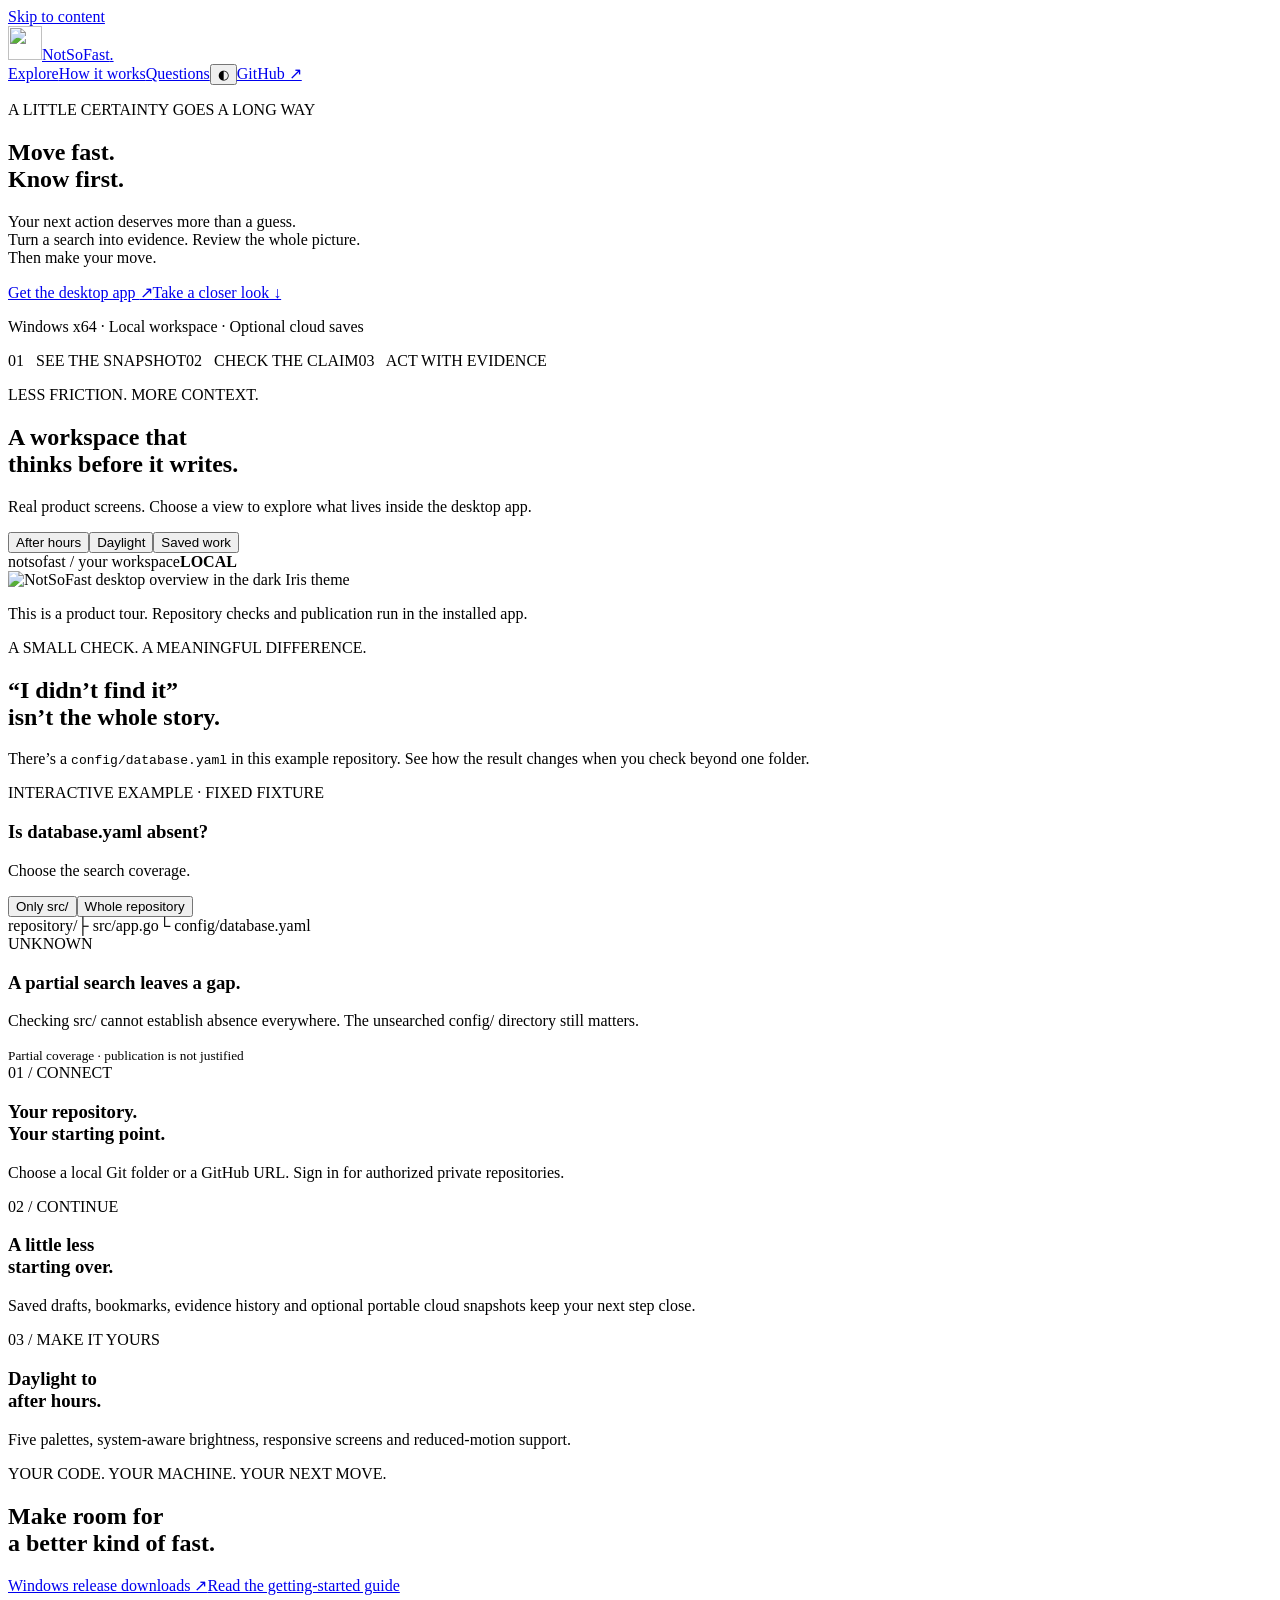
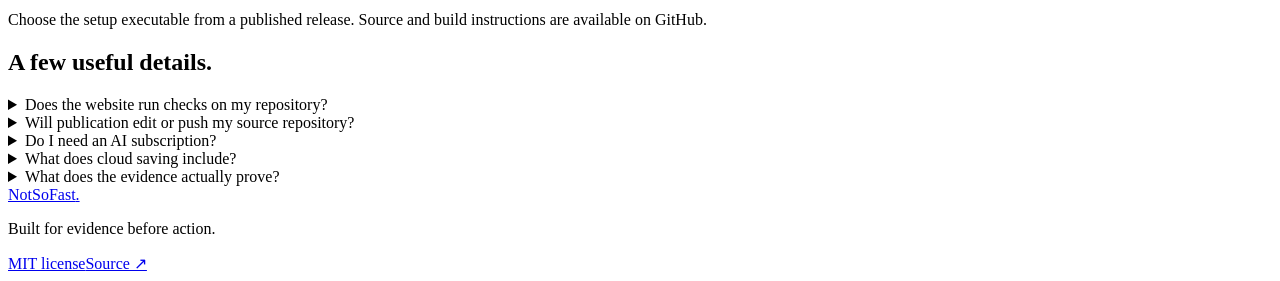
==== website/index.html @ 5e0e2232 "feat: polish desktop UI and add Vercel-ready product website" ====
<!doctype html>
<html lang="en">
  <head>
    <meta charset="utf-8" />
    <meta name="viewport" content="width=device-width,initial-scale=1" />
    <meta
      name="description"
      content="NotSoFast is a private evidence workspace for AI agent actions. Inspect exact Git snapshots, prove coverage, and review before publishing."
    />
    <meta name="theme-color" content="#101411" />
    <title>NotSoFast — Move fast. Know first.</title>
    <link rel="icon" href="/assets/mark.svg" />
    <link rel="stylesheet" href="/site.css" />
    <script src="/site.js" defer></script>
  </head>
  <body>
    <a class="skip" href="#main">Skip to content</a>
    <header>
      <a class="brand" href="#"
        ><img
          src="/assets/mark.svg"
          alt=""
          width="34"
          height="34"
        />NotSoFast<span>.</span></a
      >
      <nav aria-label="Main">
        <a href="#tour">Explore</a><a href="#how">How it works</a
        ><a href="#questions">Questions</a
        ><button id="site-theme" aria-label="Switch website color theme">
          ◐</button
        ><a
          class="small-button"
          href="https://github.com/bhavishy2801/NotSoFast"
          >GitHub ↗</a
        >
      </nav>
    </header>
    <main id="main">
      <section class="hero">
        <div class="hero-glow"></div>
        <p class="eyebrow">
          <span class="live-dot"></span> A LITTLE CERTAINTY GOES A LONG WAY
        </p>
        <h1>Move fast.<br /><span>Know first.</span></h1>
        <p class="lead">
          Your next action deserves more than a guess.<br />Turn a search into
          evidence. Review the whole picture.<br />Then make your move.
        </p>
        <div class="actions">
          <a
            class="primary"
            href="https://github.com/bhavishy2801/NotSoFast/releases"
            >Get the desktop app <span>↗</span></a
          ><a class="secondary" href="#tour">Take a closer look ↓</a>
        </div>
        <p class="fine">Windows x64 · Local workspace · Optional cloud saves</p>
        <div class="principles">
          <span>01 &nbsp; SEE THE SNAPSHOT</span
          ><span>02 &nbsp; CHECK THE CLAIM</span
          ><span>03 &nbsp; ACT WITH EVIDENCE</span>
        </div>
      </section>
      <section id="tour" class="tour">
        <div class="section-heading">
          <div>
            <p class="eyebrow">LESS FRICTION. MORE CONTEXT.</p>
            <h2>A workspace that<br />thinks before it writes.</h2>
          </div>
          <p>
            Real product screens. Choose a view to explore what lives inside the
            desktop app.
          </p>
        </div>
        <div class="tour-tabs" role="group" aria-label="Product screenshots">
          <button aria-pressed="true" data-screen="desktop-dark.png">
            After hours</button
          ><button aria-pressed="false" data-screen="desktop-overview.png">
            Daylight</button
          ><button aria-pressed="false" data-screen="desktop-account.png">
            Saved work
          </button>
        </div>
        <div class="window">
          <div class="window-bar">
            <i></i><i></i><i></i><span>notsofast / your workspace</span
            ><b>LOCAL</b>
          </div>
          <img
            id="product-screen"
            src="/assets/desktop-dark.png"
            alt="NotSoFast desktop overview in the dark Iris theme"
            width="1440"
            height="1230"
            loading="lazy"
          />
        </div>
        <p class="caption">
          This is a product tour. Repository checks and publication run in the
          installed app.
        </p>
      </section>
      <section id="how" class="how">
        <div class="section-heading">
          <div>
            <p class="eyebrow">A SMALL CHECK. A MEANINGFUL DIFFERENCE.</p>
            <h2>“I didn’t find it”<br />isn’t the whole story.</h2>
          </div>
          <p>
            There’s a <code>config/database.yaml</code> in this example
            repository. See how the result changes when you check beyond one
            folder.
          </p>
        </div>
        <div class="experiment">
          <div>
            <span class="tag">INTERACTIVE EXAMPLE · FIXED FIXTURE</span>
            <h3>Is database.yaml absent?</h3>
            <p>Choose the search coverage.</p>
            <div class="scope-options">
              <button data-scope="partial" aria-pressed="true">Only src/</button
              ><button data-scope="full" aria-pressed="false">
                Whole repository
              </button>
            </div>
            <div class="tree">
              <span>repository/</span><span>├ src/app.go</span
              ><span id="witness">└ config/database.yaml</span>
            </div>
          </div>
          <div class="outcome">
            <span id="decision" class="decision">UNKNOWN</span>
            <h3 id="decision-title">A partial search leaves a gap.</h3>
            <p id="decision-body">
              Checking src/ cannot establish absence everywhere. The unsearched
              config/ directory still matters.
            </p>
            <div class="coverage"><span id="coverage-bar"></span></div>
            <small id="coverage-caption"
              >Partial coverage · publication is not justified</small
            >
          </div>
        </div>
      </section>
      <section class="features">
        <article>
          <span>01 / CONNECT</span>
          <h3>Your repository.<br />Your starting point.</h3>
          <p>
            Choose a local Git folder or a GitHub URL. Sign in for authorized
            private repositories.
          </p>
        </article>
        <article>
          <span>02 / CONTINUE</span>
          <h3>A little less<br />starting over.</h3>
          <p>
            Saved drafts, bookmarks, evidence history and optional portable
            cloud snapshots keep your next step close.
          </p>
        </article>
        <article>
          <span>03 / MAKE IT YOURS</span>
          <h3>Daylight to<br />after hours.</h3>
          <p>
            Five palettes, system-aware brightness, responsive screens and
            reduced-motion support.
          </p>
        </article>
      </section>
      <section class="download" id="download">
        <p class="eyebrow">YOUR CODE. YOUR MACHINE. YOUR NEXT MOVE.</p>
        <h2>Make room for<br /><span>a better kind of fast.</span></h2>
        <div class="actions">
          <a
            class="primary"
            href="https://github.com/bhavishy2801/NotSoFast/releases"
            >Windows release downloads ↗</a
          ><a
            class="secondary"
            href="https://github.com/bhavishy2801/NotSoFast#start-with-the-app"
            >Read the getting-started guide</a
          >
        </div>
        <p class="fine">
          Choose the setup executable from a published release. Source and build
          instructions are available on GitHub.
        </p>
      </section>
      <section id="questions" class="faq">
        <h2>A few useful details.</h2>
        <details>
          <summary>Does the website run checks on my repository?</summary>
          <p>
            No. This site introduces the product. The desktop and local browser
            app run the Git/SQLite evidence engine on your machine.
          </p>
        </details>
        <details>
          <summary>Will publication edit or push my source repository?</summary>
          <p>
            No. Guarded publication writes to the application's managed branch.
            You can export the result. Your source working tree and GitHub
            remote remain unchanged.
          </p>
        </details>
        <details>
          <summary>Do I need an AI subscription?</summary>
          <p>
            No. Evidence tools work without a model. The optional Model lab
            accepts an existing local server or a compatible provider that you
            configure.
          </p>
        </details>
        <details>
          <summary>What does cloud saving include?</summary>
          <p>
            Explicit portable saves contain your preferences, draft and GitHub
            bookmarks. They require your own configured Supabase project. Git
            data, evidence and model keys are excluded.
          </p>
        </details>
        <details>
          <summary>What does the evidence actually prove?</summary>
          <p>
            Exact scoped claims over tracked immutable Git snapshots, under the
            documented trust assumptions. It does not infer semantic equivalence
            or guarantee general agent safety.
          </p>
        </details>
      </section>
    </main>
    <footer>
      <a class="brand" href="#">NotSoFast<span>.</span></a>
      <p>Built for evidence before action.</p>
      <a href="https://github.com/bhavishy2801/NotSoFast/blob/main/LICENSE"
        >MIT license</a
      ><a href="https://github.com/bhavishy2801/NotSoFast">Source ↗</a>
    </footer>
  </body>
</html>
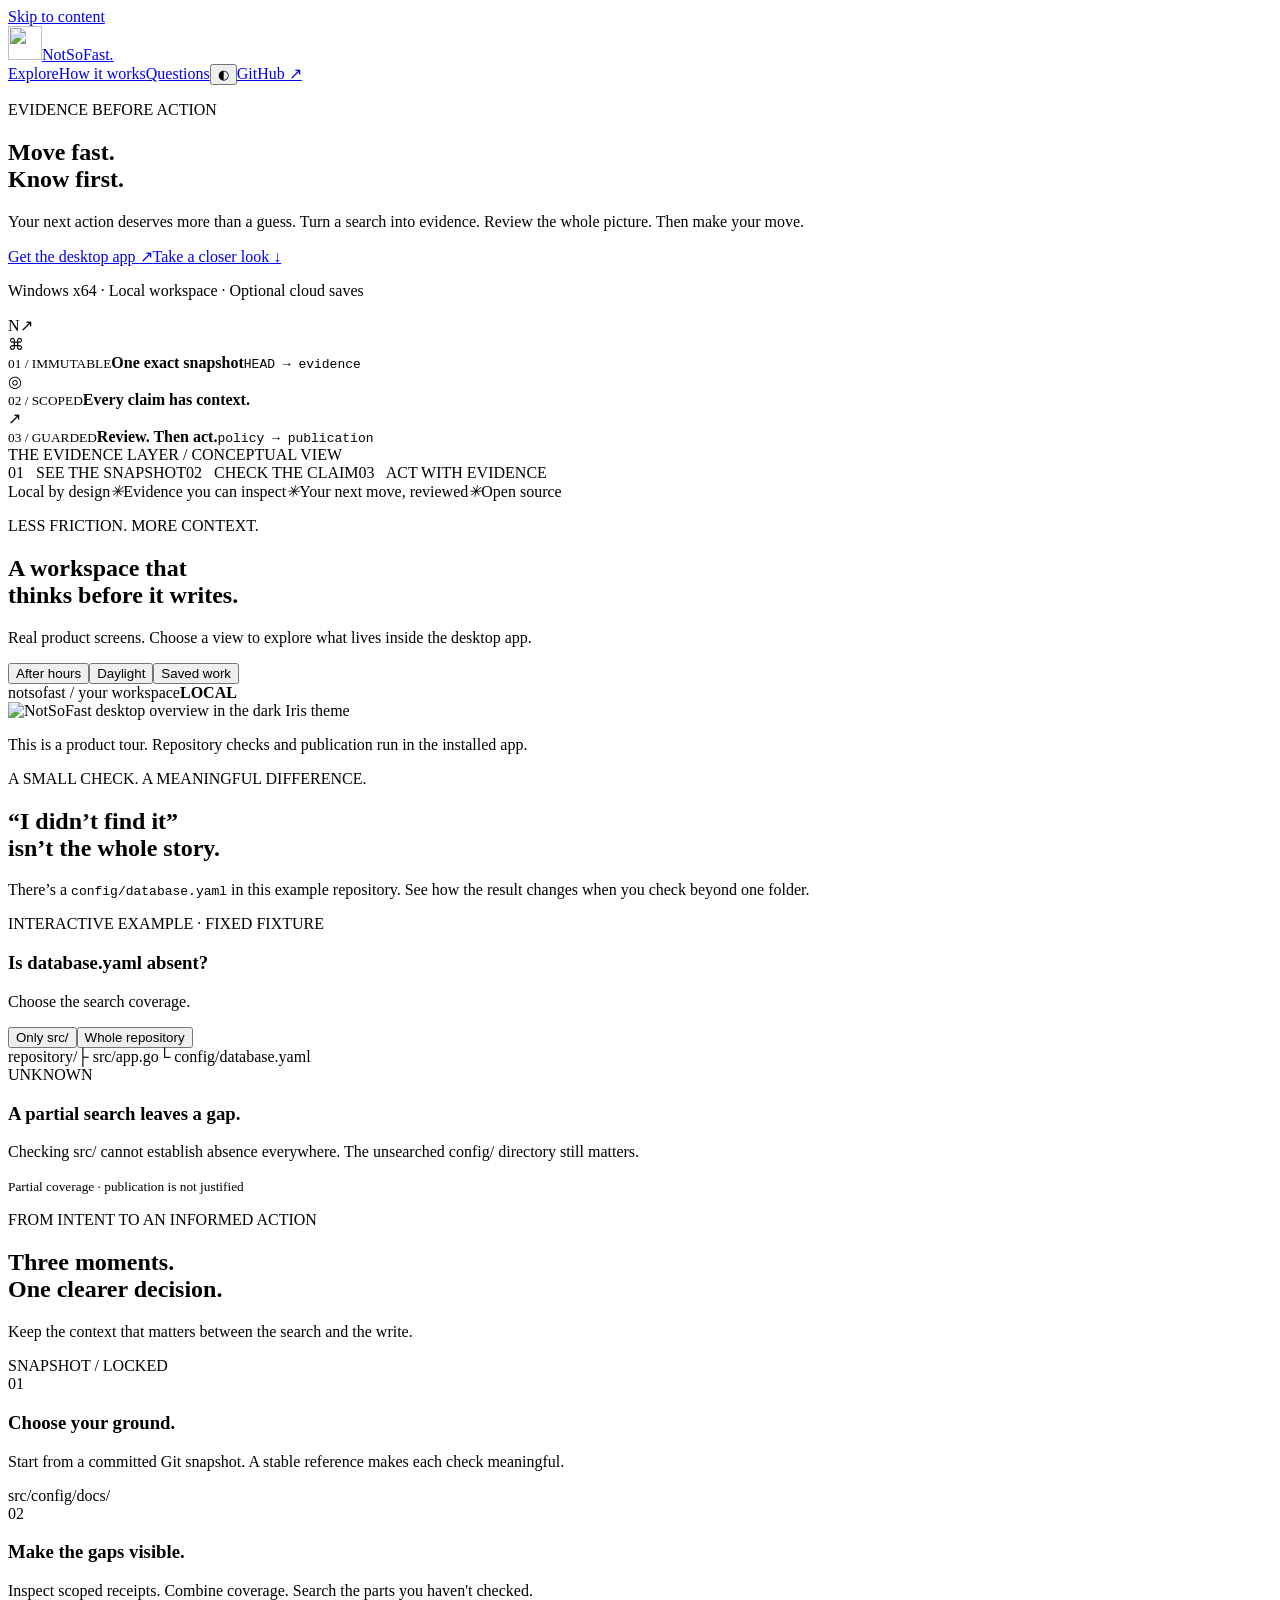
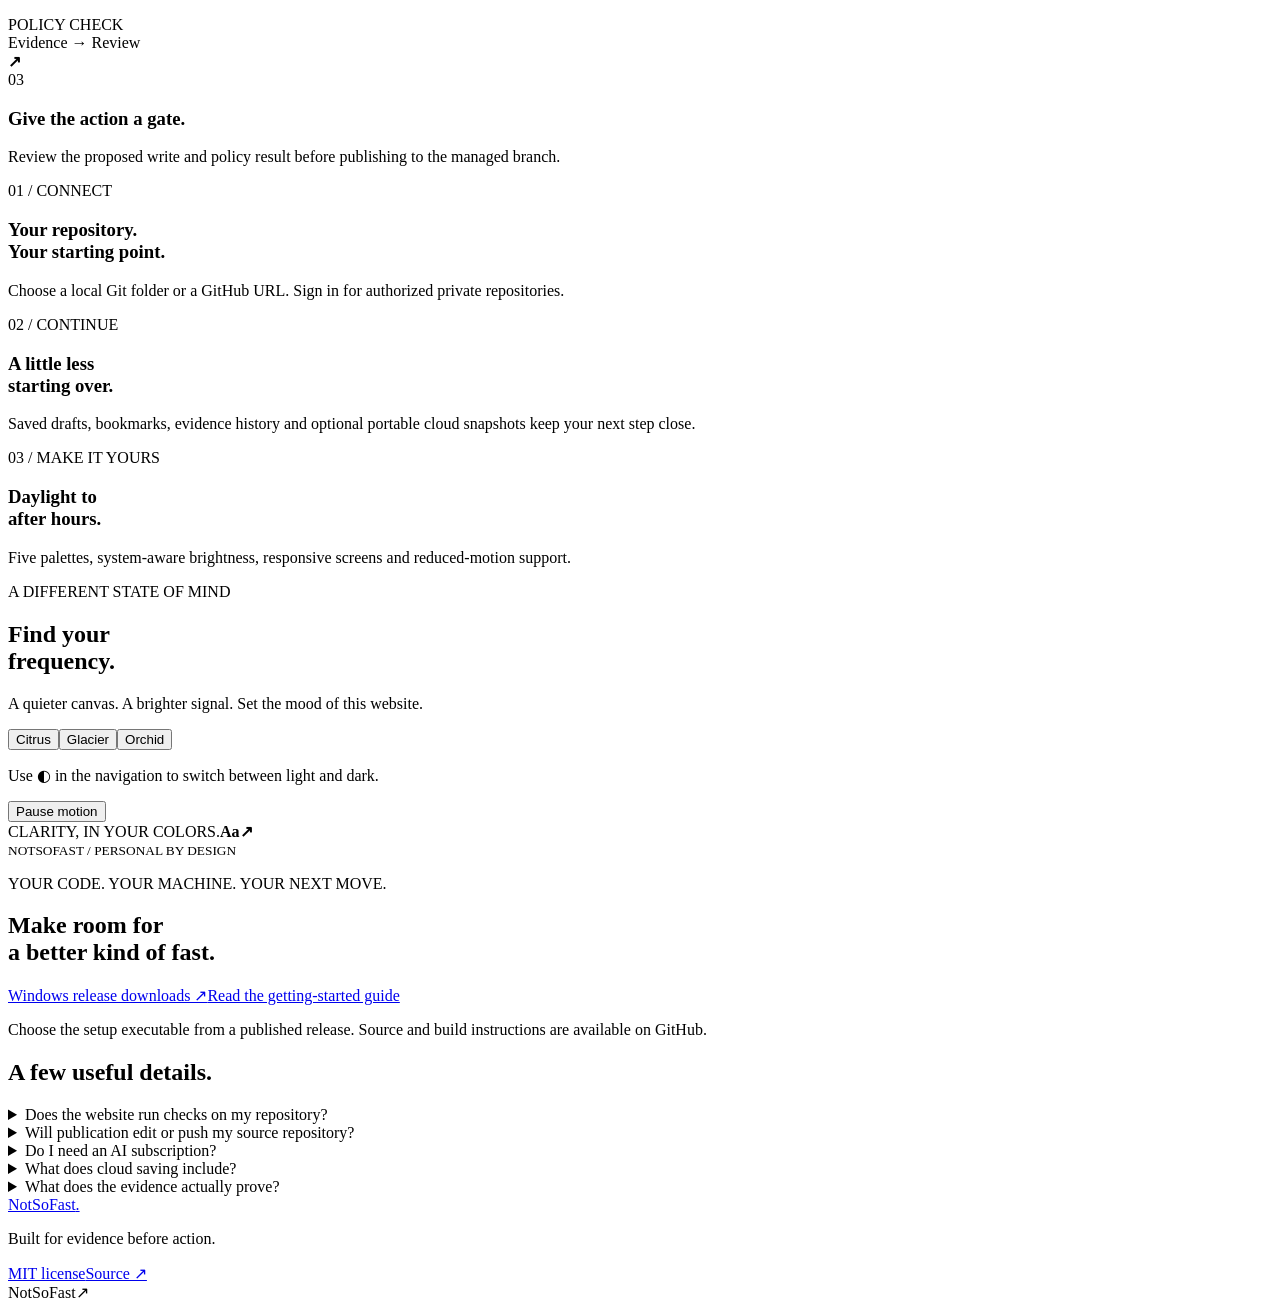
==== commit d7beee66: "feat: redesign product website with cinematic visuals and themes" ====
--- a/website/index.html
+++ b/website/index.html
@@ -10,10 +10,12 @@
     <meta name="theme-color" content="#101411" />
     <title>NotSoFast — Move fast. Know first.</title>
     <link rel="icon" href="/assets/mark.svg" />
+    <link rel="preload" href="/assets/fonts/SpaceGrotesk.ttf" as="font" type="font/ttf" crossorigin />
     <link rel="stylesheet" href="/site.css" />
     <script src="/site.js" defer></script>
   </head>
   <body>
+    <div class="reading-progress" aria-hidden="true"></div>
     <a class="skip" href="#main">Skip to content</a>
     <header>
       <a class="brand" href="#"
@@ -38,14 +40,15 @@
     </header>
     <main id="main">
       <section class="hero">
-        <div class="hero-glow"></div>
+        <div class="hero-glow" aria-hidden="true"></div>
+        <div class="hero-copy">
         <p class="eyebrow">
-          <span class="live-dot"></span> A LITTLE CERTAINTY GOES A LONG WAY
+          <span class="live-dot"></span> EVIDENCE BEFORE ACTION
         </p>
         <h1>Move fast.<br /><span>Know first.</span></h1>
         <p class="lead">
-          Your next action deserves more than a guess.<br />Turn a search into
-          evidence. Review the whole picture.<br />Then make your move.
+          Your next action deserves more than a guess. Turn a search into
+          evidence. Review the whole picture. Then make your move.
         </p>
         <div class="actions">
           <a
@@ -55,12 +58,25 @@
           ><a class="secondary" href="#tour">Take a closer look ↓</a>
         </div>
         <p class="fine">Windows x64 · Local workspace · Optional cloud saves</p>
+        </div>
+        <div class="observatory" aria-label="Illustration: evidence connects a Git snapshot to a reviewed action">
+          <div class="orbit-grid" aria-hidden="true"></div>
+          <div class="orbit orbit-one" aria-hidden="true"></div>
+          <div class="orbit orbit-two" aria-hidden="true"></div>
+          <div class="orbit orbit-three" aria-hidden="true"></div>
+          <div class="orb" aria-hidden="true"><span>N<span>↗</span></span></div>
+          <div class="signal signal-snapshot"><span class="signal-icon">⌘</span><div><small>01 / IMMUTABLE</small><strong>One exact snapshot</strong><code>HEAD → evidence</code></div></div>
+          <div class="signal signal-evidence"><span class="signal-icon">◎</span><div><small>02 / SCOPED</small><strong>Every claim has context.</strong><div class="signal-bars" aria-hidden="true"><i></i><i></i><i></i><i></i><i></i><i></i><i></i><i></i></div></div></div>
+          <div class="signal signal-action"><span class="signal-icon">↗</span><div><small>03 / GUARDED</small><strong>Review. Then act.</strong><code>policy → publication</code></div></div>
+          <span class="orbit-caption">THE EVIDENCE LAYER / CONCEPTUAL VIEW</span>
+        </div>
         <div class="principles">
           <span>01 &nbsp; SEE THE SNAPSHOT</span
           ><span>02 &nbsp; CHECK THE CLAIM</span
           ><span>03 &nbsp; ACT WITH EVIDENCE</span>
         </div>
       </section>
+      <div class="manifesto" aria-label="Product principles"><span>Local by design</span><i>✳</i><span>Evidence you can inspect</span><i>✳</i><span>Your next move, reviewed</span><i>✳</i><span>Open source</span></div>
       <section id="tour" class="tour">
         <div class="section-heading">
           <div>
@@ -128,7 +144,7 @@
               ><span id="witness">└ config/database.yaml</span>
             </div>
           </div>
-          <div class="outcome">
+          <div class="outcome" aria-live="polite">
             <span id="decision" class="decision">UNKNOWN</span>
             <h3 id="decision-title">A partial search leaves a gap.</h3>
             <p id="decision-body">
@@ -142,6 +158,14 @@
           </div>
         </div>
       </section>
+      <section class="workflow" aria-labelledby="workflow-title">
+        <div class="section-heading"><div><p class="eyebrow">FROM INTENT TO AN INFORMED ACTION</p><h2 id="workflow-title">Three moments.<br /><span class="soft">One clearer decision.</span></h2></div><p>Keep the context that matters between the search and the write.</p></div>
+        <div class="workflow-grid">
+          <article><div class="step-art snapshot-art" aria-hidden="true"><i></i><i></i><i></i><span>SNAPSHOT / LOCKED</span></div><span class="step-number">01</span><h3>Choose your ground.</h3><p>Start from a committed Git snapshot. A stable reference makes each check meaningful.</p></article>
+          <article><div class="step-art search-art" aria-hidden="true"><div class="scan-line"></div><span>src/</span><span>config/</span><span>docs/</span></div><span class="step-number">02</span><h3>Make the gaps visible.</h3><p>Inspect scoped receipts. Combine coverage. Search the parts you haven't checked.</p></article>
+          <article><div class="step-art review-art" aria-hidden="true"><span>POLICY CHECK</span><div>Evidence → Review</div><b>↗</b></div><span class="step-number">03</span><h3>Give the action a gate.</h3><p>Review the proposed write and policy result before publishing to the managed branch.</p></article>
+        </div>
+      </section>
       <section class="features">
         <article>
           <span>01 / CONNECT</span>
@@ -167,6 +191,10 @@
             reduced-motion support.
           </p>
         </article>
+      </section>
+      <section class="atmosphere" aria-labelledby="atmosphere-title">
+        <div><p class="eyebrow">A DIFFERENT STATE OF MIND</p><h2 id="atmosphere-title">Find your<br /><span class="soft">frequency.</span></h2><p>A quieter canvas. A brighter signal. Set the mood of this website.</p><div class="palette-options" role="group" aria-label="Website accent palette"><button data-palette="citrus" aria-pressed="true"><i></i>Citrus</button><button data-palette="glacier" aria-pressed="false"><i></i>Glacier</button><button data-palette="orchid" aria-pressed="false"><i></i>Orchid</button></div><p class="fine">Use ◐ in the navigation to switch between light and dark.</p><button id="site-motion" class="motion-control" aria-pressed="false">Pause motion</button></div>
+        <div class="palette-art" aria-hidden="true"><div class="palette-halo"></div><span>CLARITY, IN YOUR COLORS.</span><strong>Aa<span>↗</span></strong><div class="palette-spectrum"><i></i><i></i><i></i><i></i><i></i></div><small>NOTSOFAST / PERSONAL BY DESIGN</small></div>
       </section>
       <section class="download" id="download">
         <p class="eyebrow">YOUR CODE. YOUR MACHINE. YOUR NEXT MOVE.</p>
@@ -237,5 +265,6 @@
         >MIT license</a
       ><a href="https://github.com/bhavishy2801/NotSoFast">Source ↗</a>
     </footer>
+    <div class="closing-word" aria-hidden="true">NotSoFast<span>↗</span></div>
   </body>
 </html>
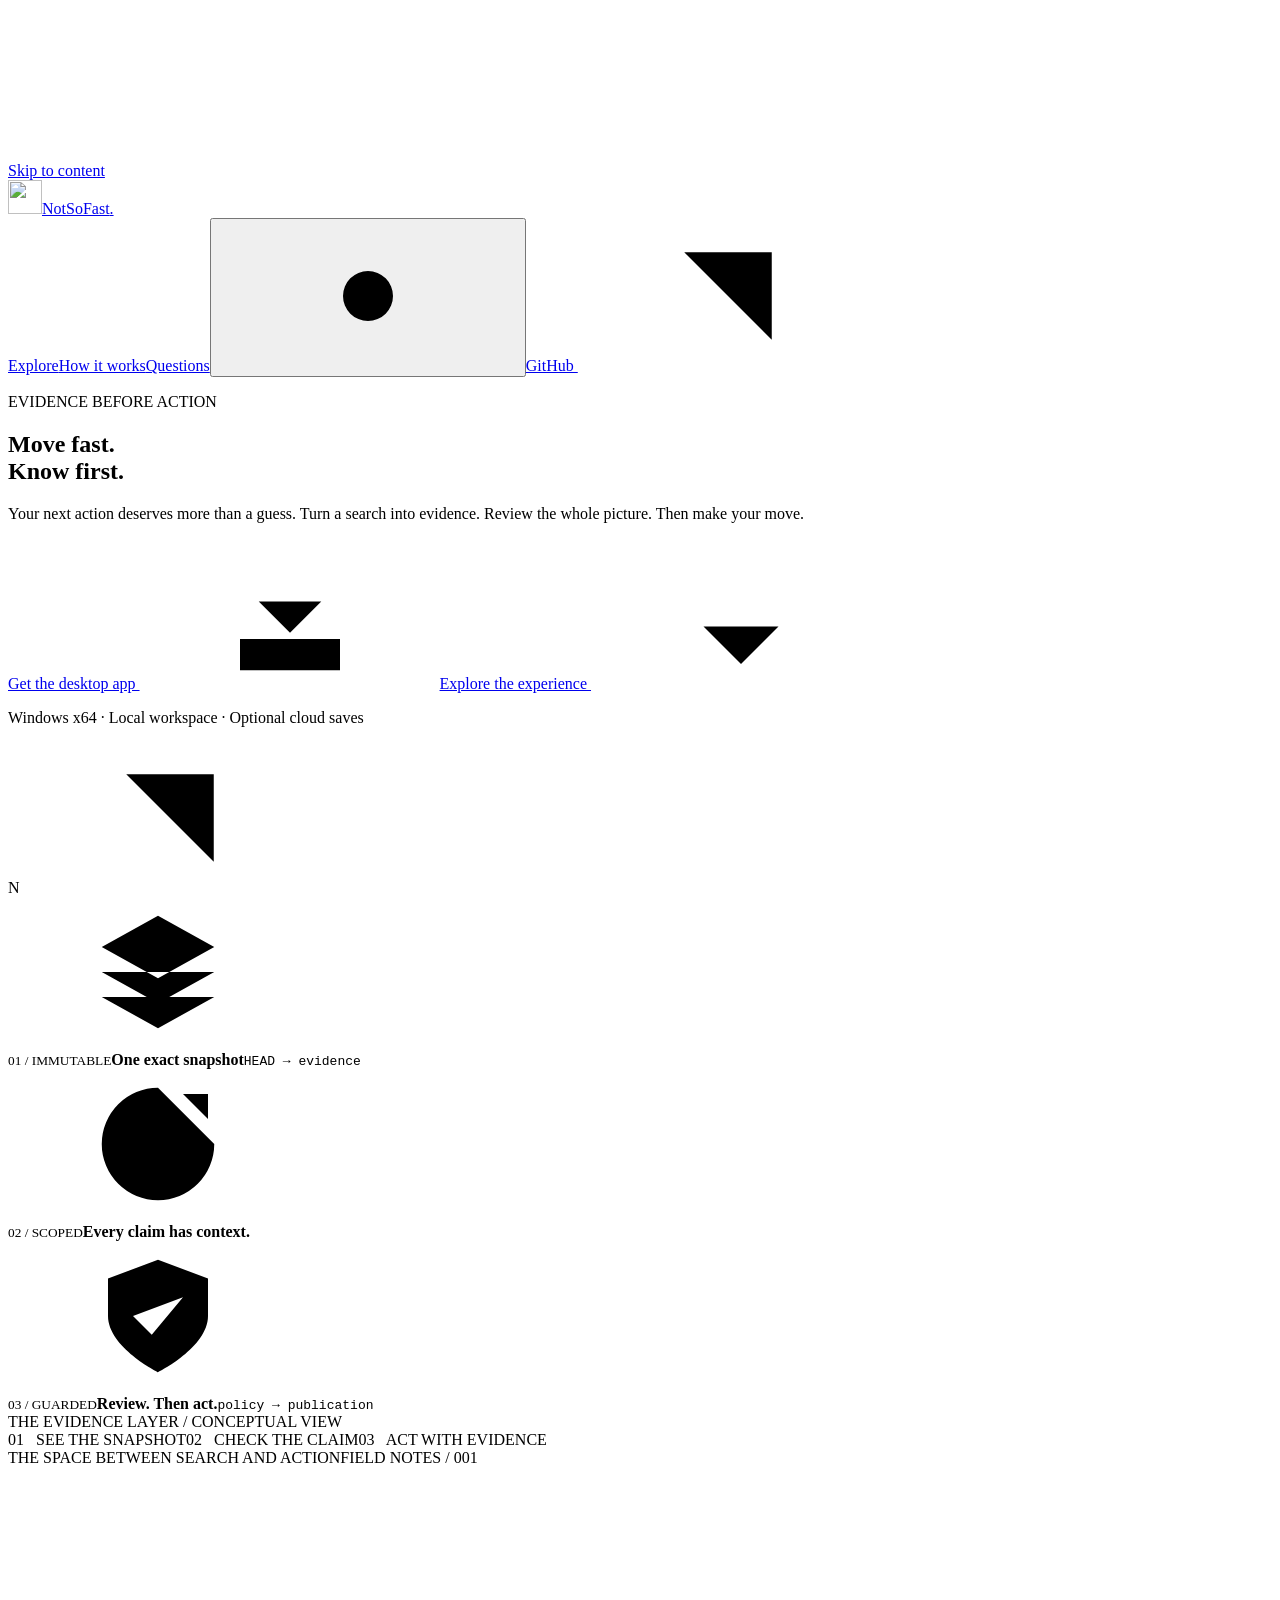
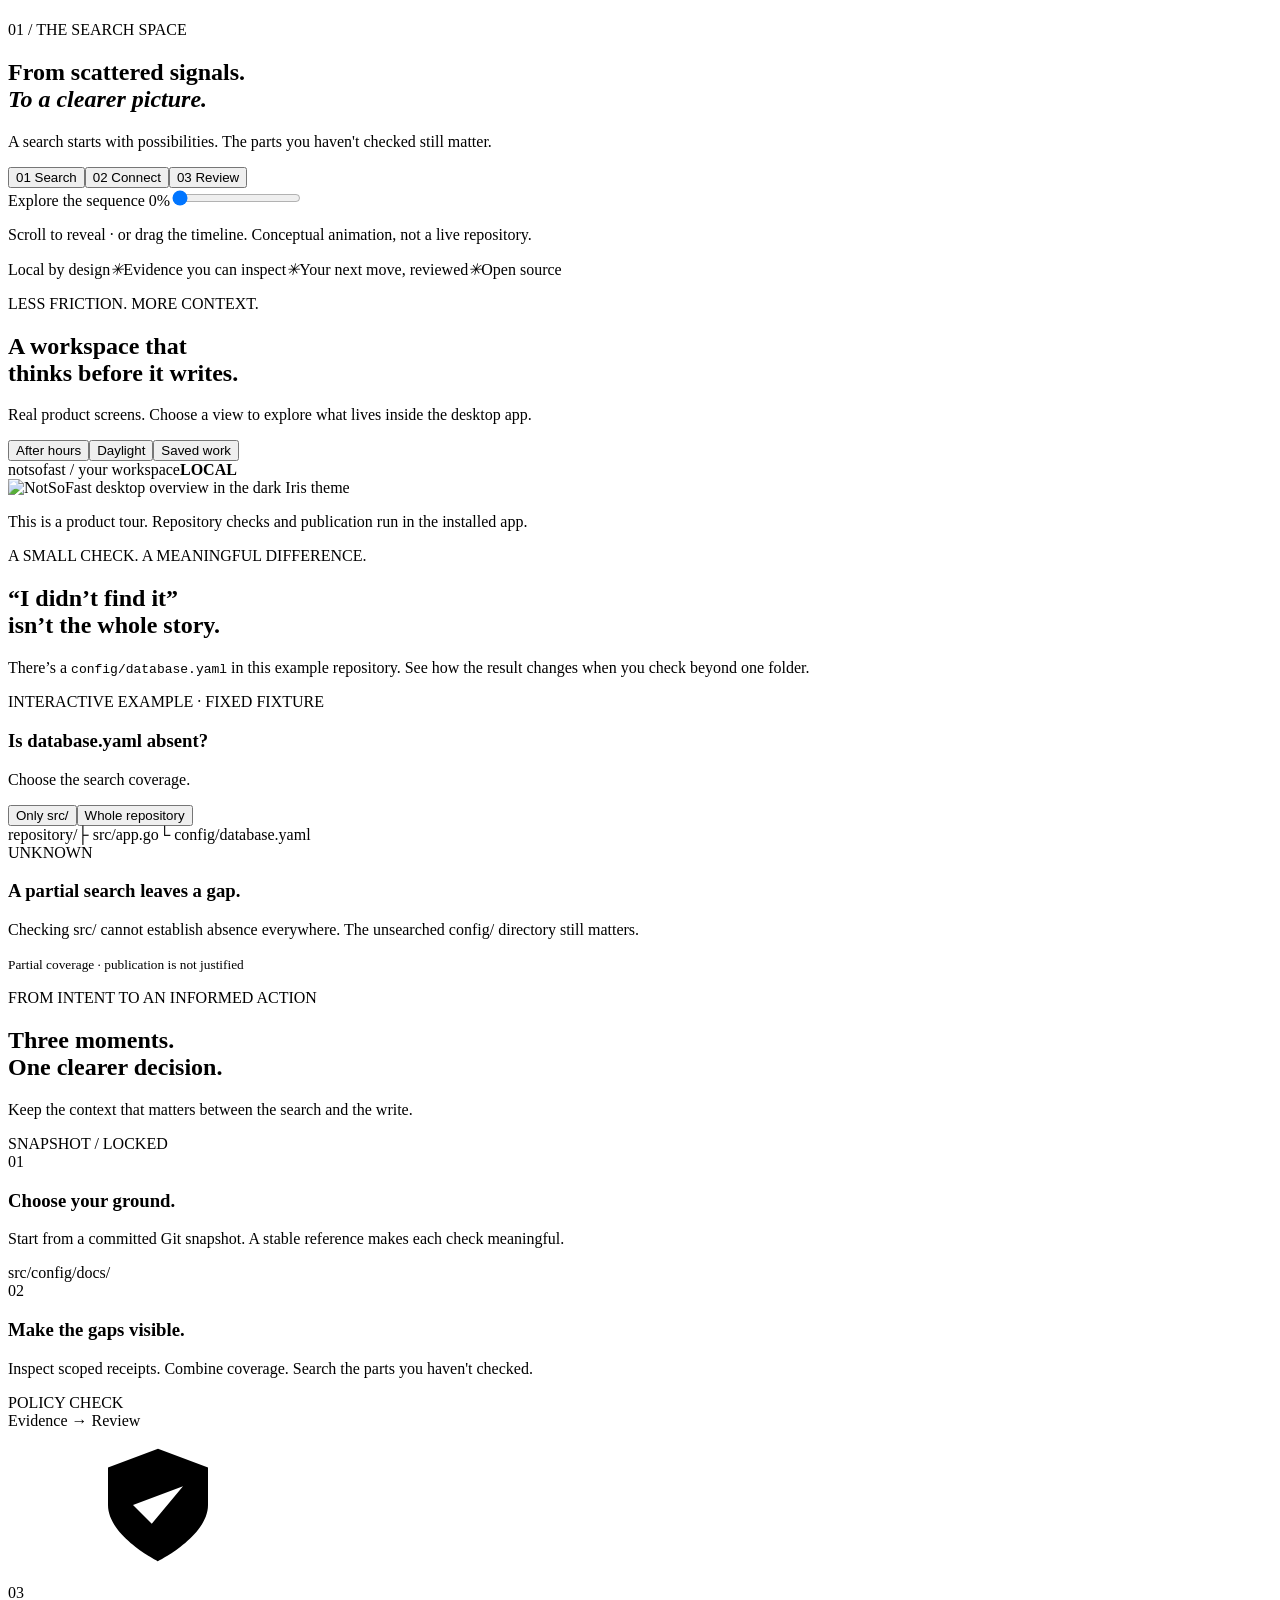
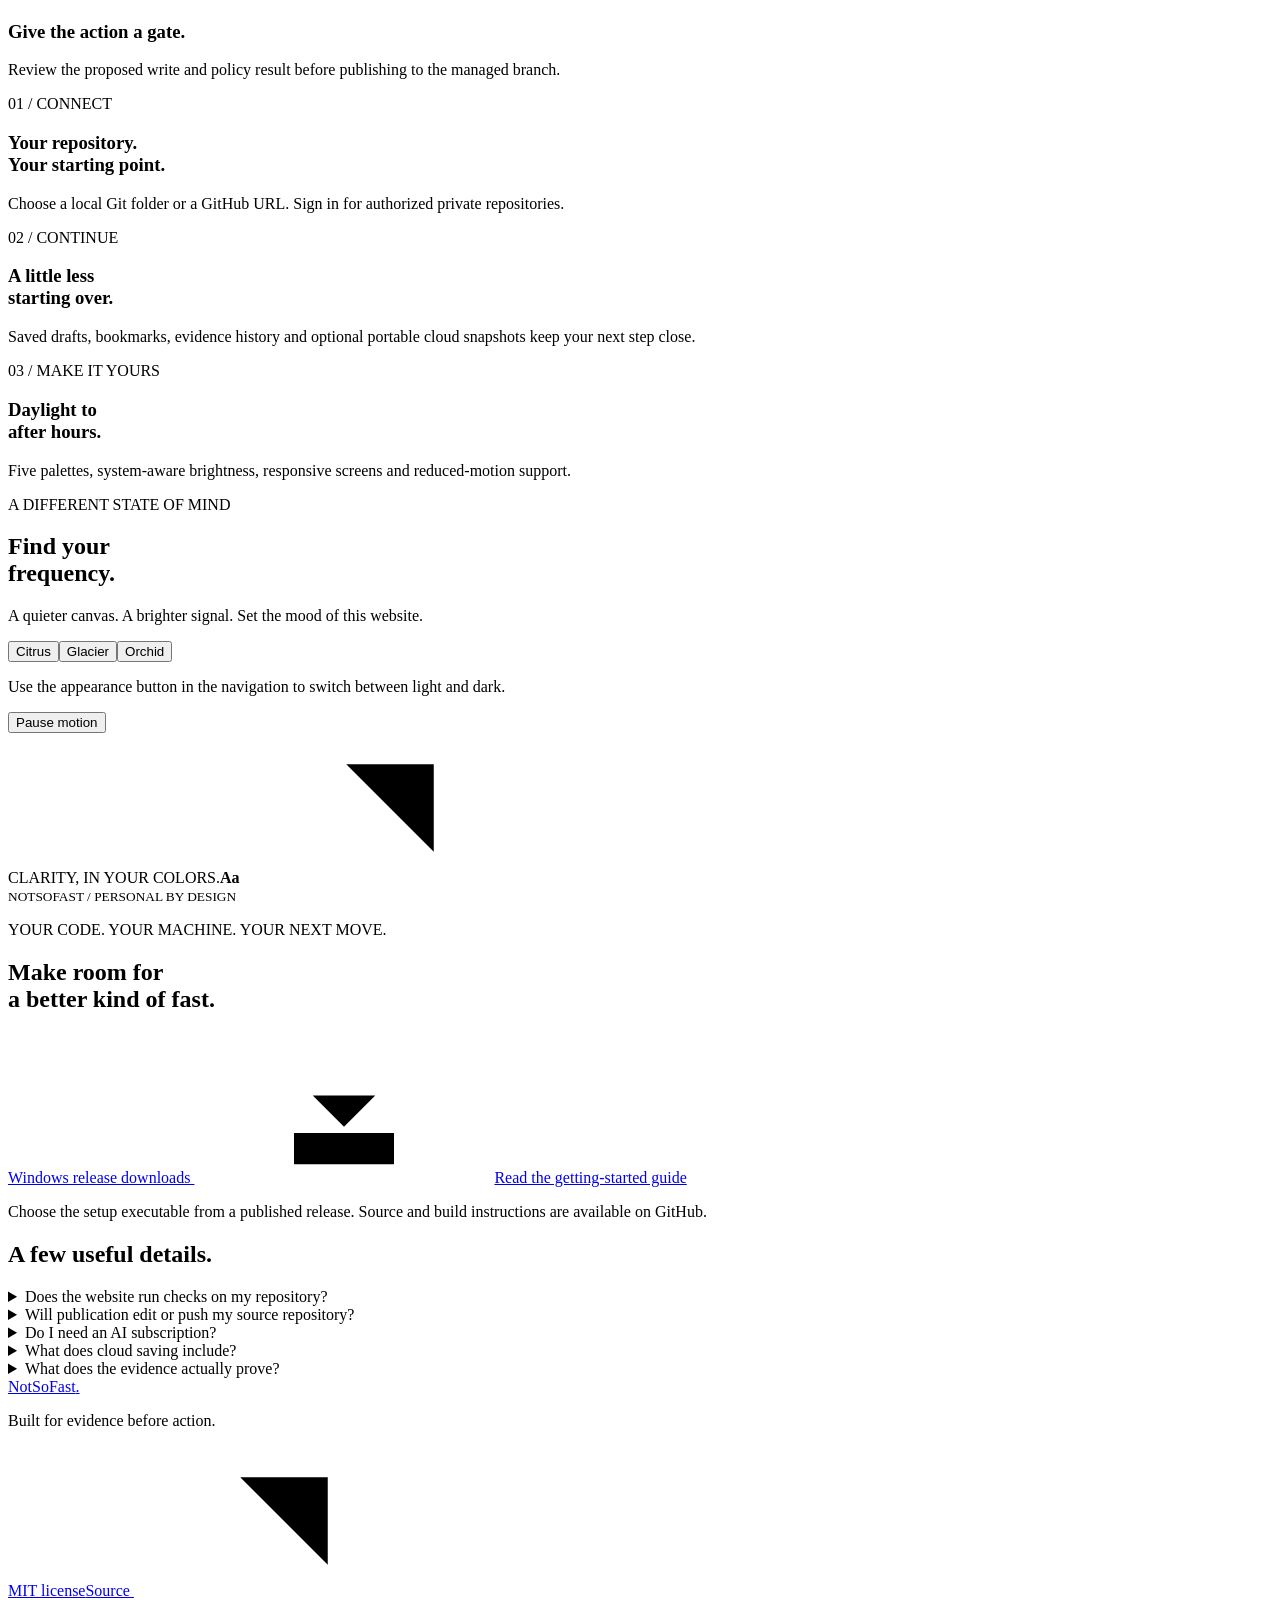
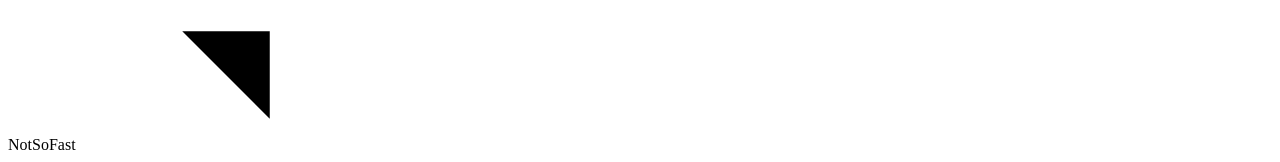
==== commit 944f68f7: "feat: add scroll-driven cinematic film and refine website design" ====
--- a/website/index.html
+++ b/website/index.html
@@ -15,6 +15,7 @@
     <script src="/site.js" defer></script>
   </head>
   <body>
+<svg class="icon-library" xmlns="http://www.w3.org/2000/svg" aria-hidden="true"><symbol id="icon-arrow" viewBox="0 0 24 24"><path d="M5 19 19 5M5 5h14v14"/></symbol><symbol id="icon-download" viewBox="0 0 24 24"><path d="M12 3v12m-5-5 5 5 5-5M4 16v5h16v-5"/></symbol><symbol id="icon-layers" viewBox="0 0 24 24"><path d="m12 3 9 5-9 5-9-5 9-5ZM3 12l9 5 9-5M3 16l9 5 9-5"/></symbol><symbol id="icon-target" viewBox="0 0 24 24"><path d="M12 3a9 9 0 1 0 9 9M12 7a5 5 0 1 0 5 5M12 12l8-8m-4 0h4v4"/></symbol><symbol id="icon-shield" viewBox="0 0 24 24"><path d="m12 3 8 3v6c0 5-8 9-8 9s-8-4-8-9V6l8-3Zm-4 9 3 3 5-6"/></symbol><symbol id="icon-sun" viewBox="0 0 24 24"><path d="M12 3v2m0 14v2M3 12h2m14 0h2M5.6 5.6 7 7m10 10 1.4 1.4M5.6 18.4 7 17M17 7l1.4-1.4M16 12a4 4 0 1 1-8 0 4 4 0 0 1 8 0"/></symbol><symbol id="icon-down" viewBox="0 0 24 24"><path d="M12 4v16m-6-6 6 6 6-6"/></symbol></svg>
     <div class="reading-progress" aria-hidden="true"></div>
     <a class="skip" href="#main">Skip to content</a>
     <header>
@@ -30,11 +31,11 @@
         <a href="#tour">Explore</a><a href="#how">How it works</a
         ><a href="#questions">Questions</a
         ><button id="site-theme" aria-label="Switch website color theme">
-          ◐</button
+          <svg class="icon" aria-hidden="true" focusable="false"><use href="#icon-sun"/></svg></button
         ><a
           class="small-button"
           href="https://github.com/bhavishy2801/NotSoFast"
-          >GitHub ↗</a
+          >GitHub <svg class="icon" aria-hidden="true" focusable="false"><use href="#icon-arrow"/></svg></a
         >
       </nav>
     </header>
@@ -54,8 +55,8 @@
           <a
             class="primary"
             href="https://github.com/bhavishy2801/NotSoFast/releases"
-            >Get the desktop app <span>↗</span></a
-          ><a class="secondary" href="#tour">Take a closer look ↓</a>
+            >Get the desktop app <span class="icon-disc"><svg class="icon" aria-hidden="true" focusable="false"><use href="#icon-download"/></svg></span></a
+          ><a class="secondary" href="#tour">Explore the experience <svg class="icon" aria-hidden="true" focusable="false"><use href="#icon-down"/></svg></a>
         </div>
         <p class="fine">Windows x64 · Local workspace · Optional cloud saves</p>
         </div>
@@ -64,10 +65,10 @@
           <div class="orbit orbit-one" aria-hidden="true"></div>
           <div class="orbit orbit-two" aria-hidden="true"></div>
           <div class="orbit orbit-three" aria-hidden="true"></div>
-          <div class="orb" aria-hidden="true"><span>N<span>↗</span></span></div>
-          <div class="signal signal-snapshot"><span class="signal-icon">⌘</span><div><small>01 / IMMUTABLE</small><strong>One exact snapshot</strong><code>HEAD → evidence</code></div></div>
-          <div class="signal signal-evidence"><span class="signal-icon">◎</span><div><small>02 / SCOPED</small><strong>Every claim has context.</strong><div class="signal-bars" aria-hidden="true"><i></i><i></i><i></i><i></i><i></i><i></i><i></i><i></i></div></div></div>
-          <div class="signal signal-action"><span class="signal-icon">↗</span><div><small>03 / GUARDED</small><strong>Review. Then act.</strong><code>policy → publication</code></div></div>
+          <div class="orb" aria-hidden="true"><span>N<span class="icon-disc"><svg class="icon" aria-hidden="true" focusable="false"><use href="#icon-arrow"/></svg></span></span></div>
+          <div class="signal signal-snapshot"><span class="signal-icon"><svg class="icon" aria-hidden="true" focusable="false"><use href="#icon-layers"/></svg></span><div><small>01 / IMMUTABLE</small><strong>One exact snapshot</strong><code>HEAD → evidence</code></div></div>
+          <div class="signal signal-evidence"><span class="signal-icon"><svg class="icon" aria-hidden="true" focusable="false"><use href="#icon-target"/></svg></span><div><small>02 / SCOPED</small><strong>Every claim has context.</strong><div class="signal-bars" aria-hidden="true"><i></i><i></i><i></i><i></i><i></i><i></i><i></i><i></i></div></div></div>
+          <div class="signal signal-action"><span class="signal-icon"><svg class="icon" aria-hidden="true" focusable="false"><use href="#icon-shield"/></svg></span><div><small>03 / GUARDED</small><strong>Review. Then act.</strong><code>policy → publication</code></div></div>
           <span class="orbit-caption">THE EVIDENCE LAYER / CONCEPTUAL VIEW</span>
         </div>
         <div class="principles">
@@ -76,7 +77,14 @@
           ><span>03 &nbsp; ACT WITH EVIDENCE</span>
         </div>
       </section>
-      <div class="manifesto" aria-label="Product principles"><span>Local by design</span><i>✳</i><span>Evidence you can inspect</span><i>✳</i><span>Your next move, reviewed</span><i>✳</i><span>Open source</span></div>
+      <section class="film-section" id="film" aria-labelledby="film-heading">
+<div class="film-stage">
+<div class="film-topline"><span class="eyebrow">THE SPACE BETWEEN SEARCH AND ACTION</span><span class="film-edition">FIELD NOTES / 001</span></div>
+<div class="film-media"><video id="evidence-film" muted playsinline preload="none" poster="/assets/evidence-poster.jpg" aria-label="Abstract particles assemble into a structured evidence sphere"><source src="/assets/evidence-film.mp4" type="video/mp4" /></video><div class="film-vignette"></div></div>
+<div class="film-copy"><span id="film-chapter">01 / THE SEARCH SPACE</span><h2 id="film-heading">From scattered signals.<br /><em>To a clearer picture.</em></h2><p id="film-description">A search starts with possibilities. The parts you haven't checked still matter.</p></div>
+<div class="film-controls"><div class="film-chapters" role="group" aria-label="Film chapters"><button data-frame="0" aria-pressed="true">01 <span>Search</span></button><button data-frame="0.5" aria-pressed="false">02 <span>Connect</span></button><button data-frame="0.98" aria-pressed="false">03 <span>Review</span></button></div><label for="film-timeline">Explore the sequence <span id="film-percent">0%</span></label><input id="film-timeline" type="range" min="0" max="100" value="0" aria-label="Film position" /><p id="film-hint">Scroll to reveal · or drag the timeline. Conceptual animation, not a live repository.</p></div>
+</div></section>
+<div class="manifesto" aria-label="Product principles"><span>Local by design</span><i>✳</i><span>Evidence you can inspect</span><i>✳</i><span>Your next move, reviewed</span><i>✳</i><span>Open source</span></div>
       <section id="tour" class="tour">
         <div class="section-heading">
           <div>
@@ -163,7 +171,7 @@
         <div class="workflow-grid">
           <article><div class="step-art snapshot-art" aria-hidden="true"><i></i><i></i><i></i><span>SNAPSHOT / LOCKED</span></div><span class="step-number">01</span><h3>Choose your ground.</h3><p>Start from a committed Git snapshot. A stable reference makes each check meaningful.</p></article>
           <article><div class="step-art search-art" aria-hidden="true"><div class="scan-line"></div><span>src/</span><span>config/</span><span>docs/</span></div><span class="step-number">02</span><h3>Make the gaps visible.</h3><p>Inspect scoped receipts. Combine coverage. Search the parts you haven't checked.</p></article>
-          <article><div class="step-art review-art" aria-hidden="true"><span>POLICY CHECK</span><div>Evidence → Review</div><b>↗</b></div><span class="step-number">03</span><h3>Give the action a gate.</h3><p>Review the proposed write and policy result before publishing to the managed branch.</p></article>
+          <article><div class="step-art review-art" aria-hidden="true"><span>POLICY CHECK</span><div>Evidence → Review</div><b><svg class="icon" aria-hidden="true" focusable="false"><use href="#icon-shield"/></svg></b></div><span class="step-number">03</span><h3>Give the action a gate.</h3><p>Review the proposed write and policy result before publishing to the managed branch.</p></article>
         </div>
       </section>
       <section class="features">
@@ -193,8 +201,8 @@
         </article>
       </section>
       <section class="atmosphere" aria-labelledby="atmosphere-title">
-        <div><p class="eyebrow">A DIFFERENT STATE OF MIND</p><h2 id="atmosphere-title">Find your<br /><span class="soft">frequency.</span></h2><p>A quieter canvas. A brighter signal. Set the mood of this website.</p><div class="palette-options" role="group" aria-label="Website accent palette"><button data-palette="citrus" aria-pressed="true"><i></i>Citrus</button><button data-palette="glacier" aria-pressed="false"><i></i>Glacier</button><button data-palette="orchid" aria-pressed="false"><i></i>Orchid</button></div><p class="fine">Use ◐ in the navigation to switch between light and dark.</p><button id="site-motion" class="motion-control" aria-pressed="false">Pause motion</button></div>
-        <div class="palette-art" aria-hidden="true"><div class="palette-halo"></div><span>CLARITY, IN YOUR COLORS.</span><strong>Aa<span>↗</span></strong><div class="palette-spectrum"><i></i><i></i><i></i><i></i><i></i></div><small>NOTSOFAST / PERSONAL BY DESIGN</small></div>
+        <div><p class="eyebrow">A DIFFERENT STATE OF MIND</p><h2 id="atmosphere-title">Find your<br /><span class="soft">frequency.</span></h2><p>A quieter canvas. A brighter signal. Set the mood of this website.</p><div class="palette-options" role="group" aria-label="Website accent palette"><button data-palette="citrus" aria-pressed="true"><i></i>Citrus</button><button data-palette="glacier" aria-pressed="false"><i></i>Glacier</button><button data-palette="orchid" aria-pressed="false"><i></i>Orchid</button></div><p class="fine">Use the appearance button in the navigation to switch between light and dark.</p><button id="site-motion" class="motion-control" aria-pressed="false">Pause motion</button></div>
+        <div class="palette-art" aria-hidden="true"><div class="palette-halo"></div><span>CLARITY, IN YOUR COLORS.</span><strong>Aa<span class="icon-disc"><svg class="icon" aria-hidden="true" focusable="false"><use href="#icon-arrow"/></svg></span></strong><div class="palette-spectrum"><i></i><i></i><i></i><i></i><i></i></div><small>NOTSOFAST / PERSONAL BY DESIGN</small></div>
       </section>
       <section class="download" id="download">
         <p class="eyebrow">YOUR CODE. YOUR MACHINE. YOUR NEXT MOVE.</p>
@@ -203,7 +211,7 @@
           <a
             class="primary"
             href="https://github.com/bhavishy2801/NotSoFast/releases"
-            >Windows release downloads ↗</a
+            >Windows release downloads <svg class="icon" aria-hidden="true" focusable="false"><use href="#icon-download"/></svg></a
           ><a
             class="secondary"
             href="https://github.com/bhavishy2801/NotSoFast#start-with-the-app"
@@ -263,8 +271,8 @@
       <p>Built for evidence before action.</p>
       <a href="https://github.com/bhavishy2801/NotSoFast/blob/main/LICENSE"
         >MIT license</a
-      ><a href="https://github.com/bhavishy2801/NotSoFast">Source ↗</a>
+      ><a href="https://github.com/bhavishy2801/NotSoFast">Source <svg class="icon" aria-hidden="true" focusable="false"><use href="#icon-arrow"/></svg></a>
     </footer>
-    <div class="closing-word" aria-hidden="true">NotSoFast<span>↗</span></div>
+    <div class="closing-word" aria-hidden="true">NotSoFast<span class="icon-disc"><svg class="icon" aria-hidden="true" focusable="false"><use href="#icon-arrow"/></svg></span></div>
   </body>
 </html>
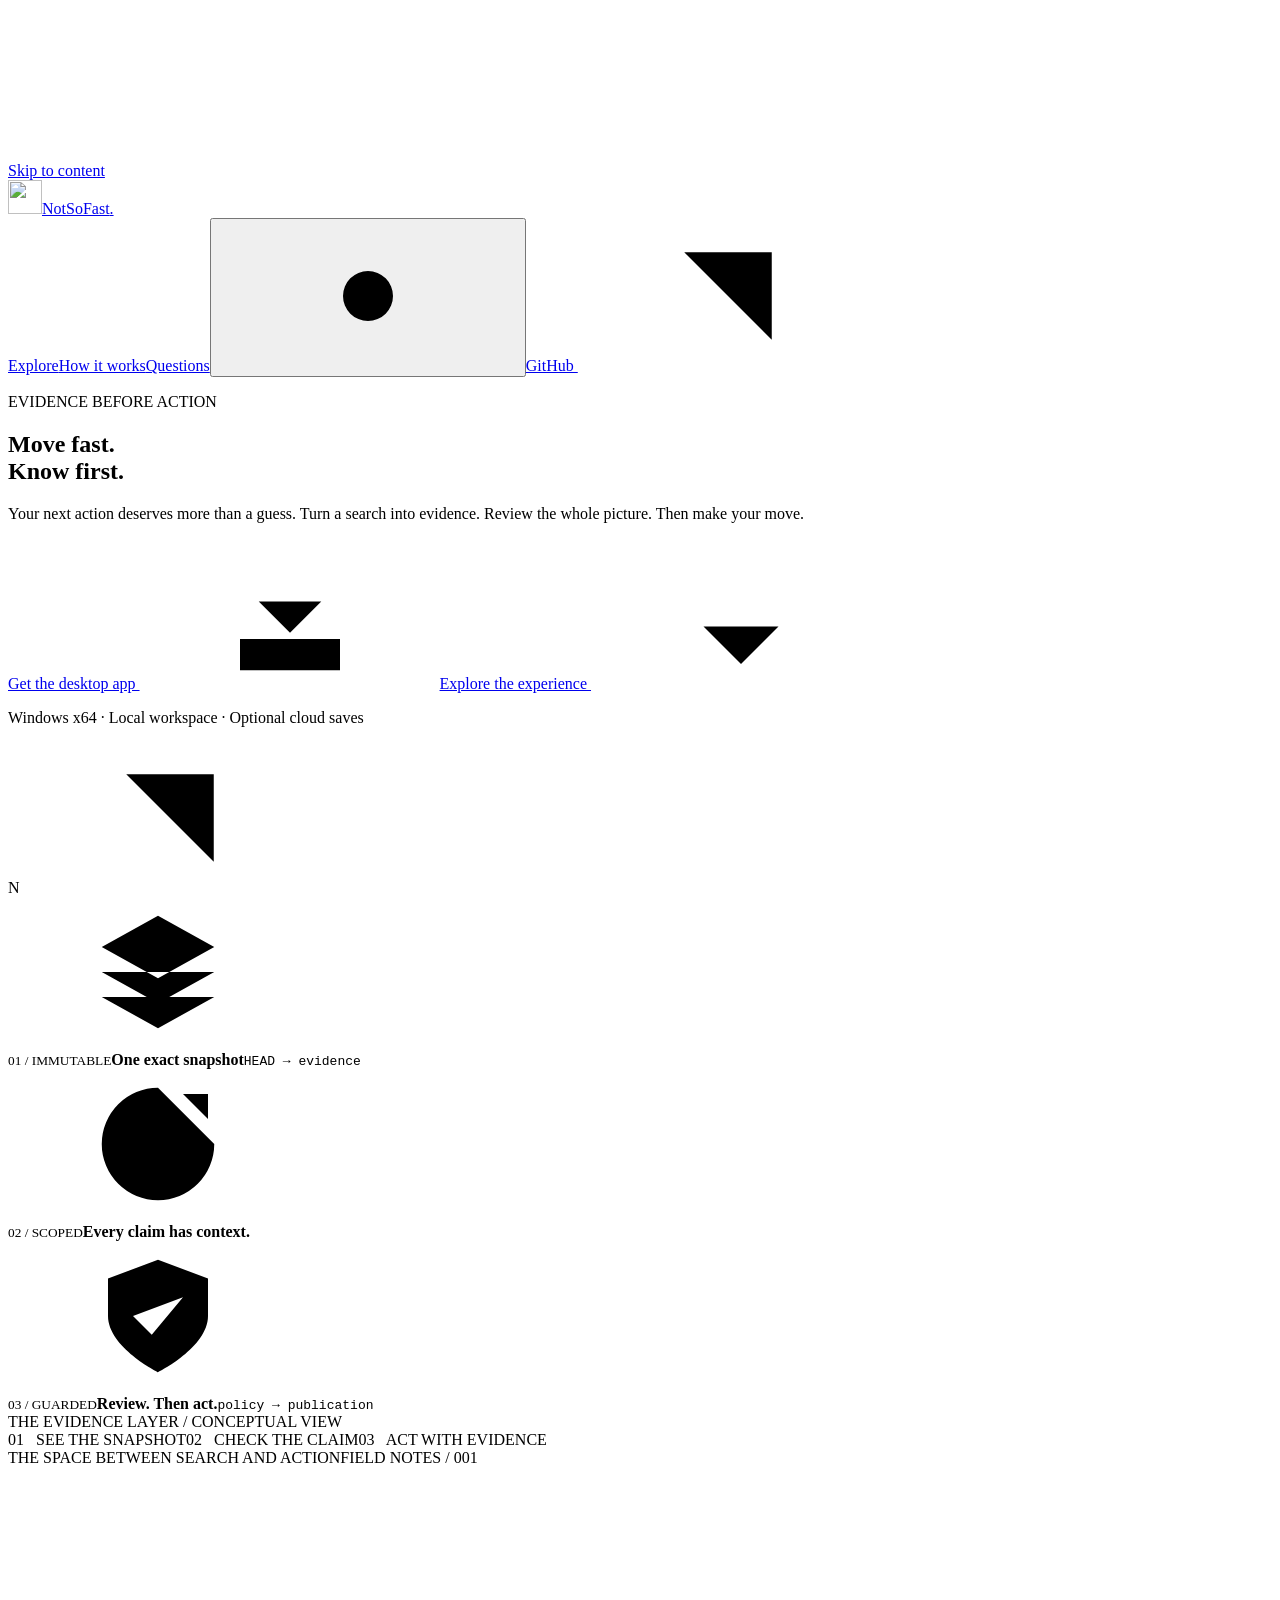
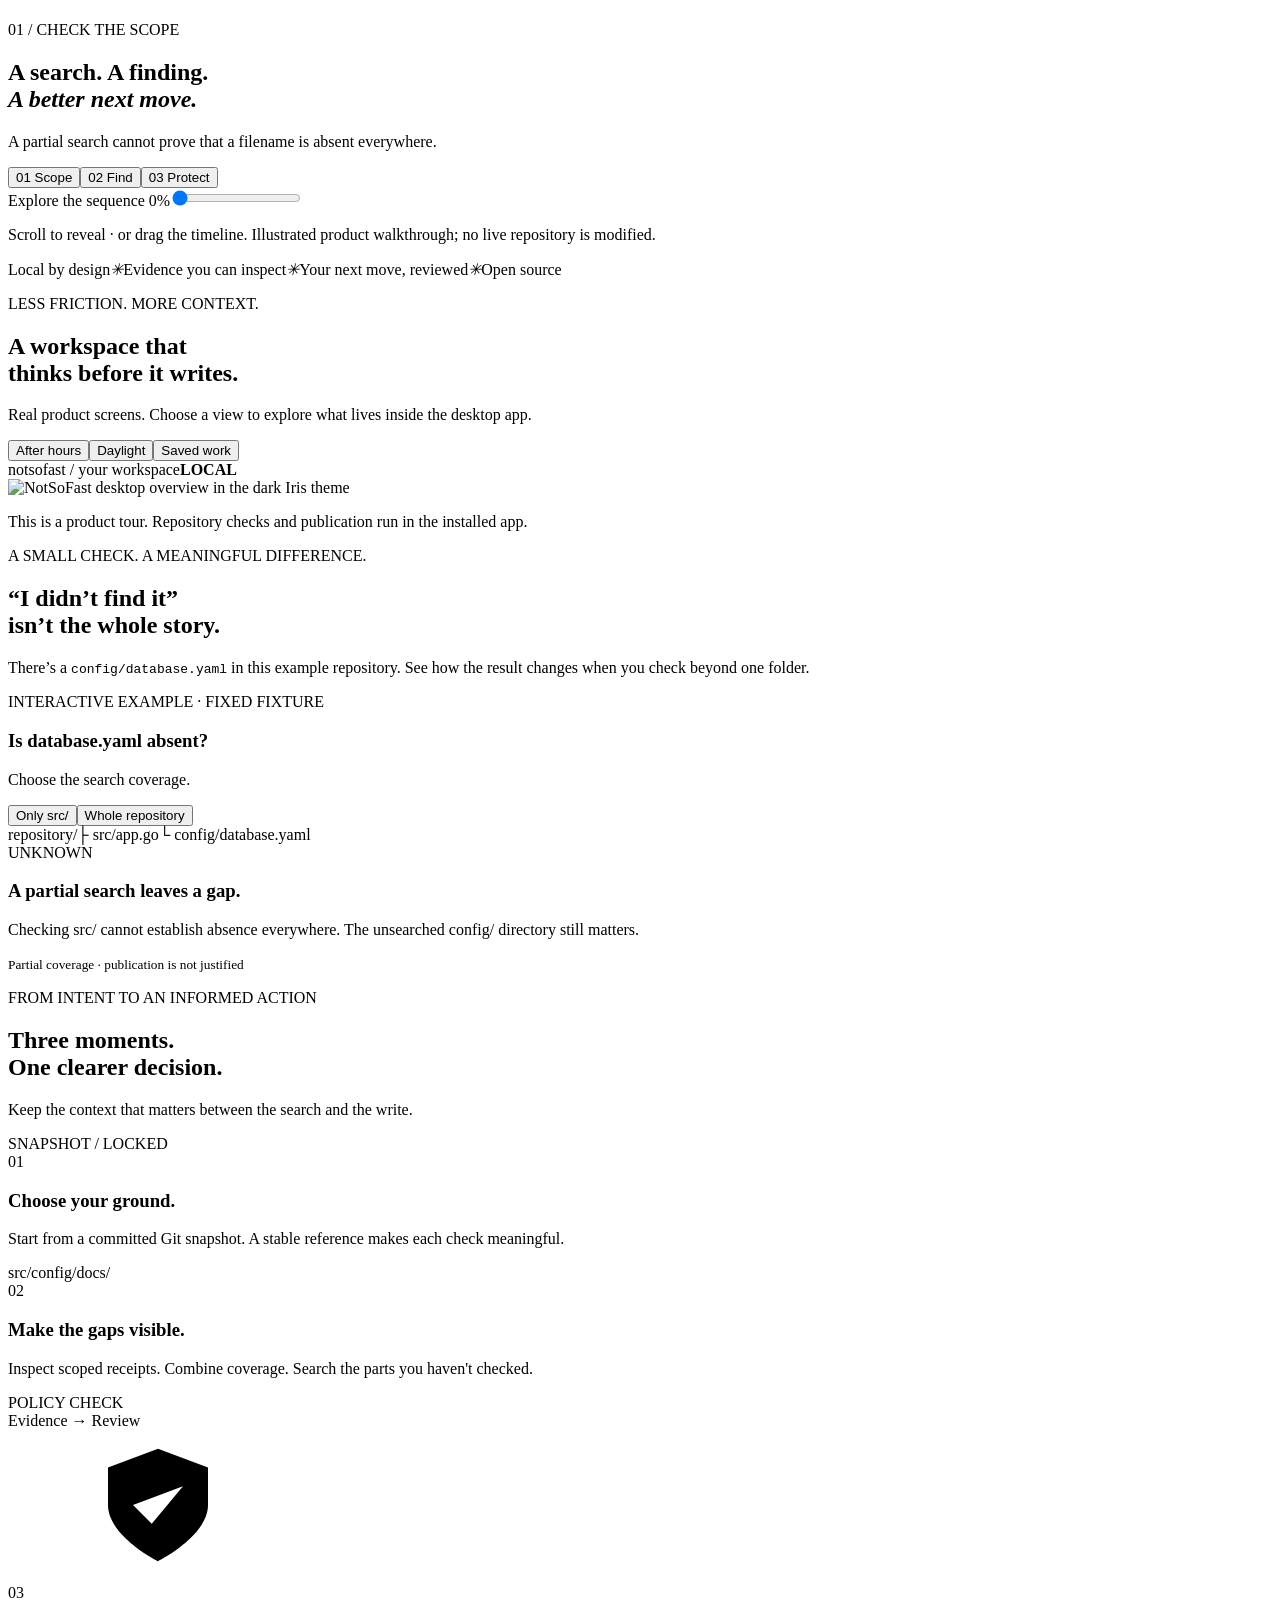
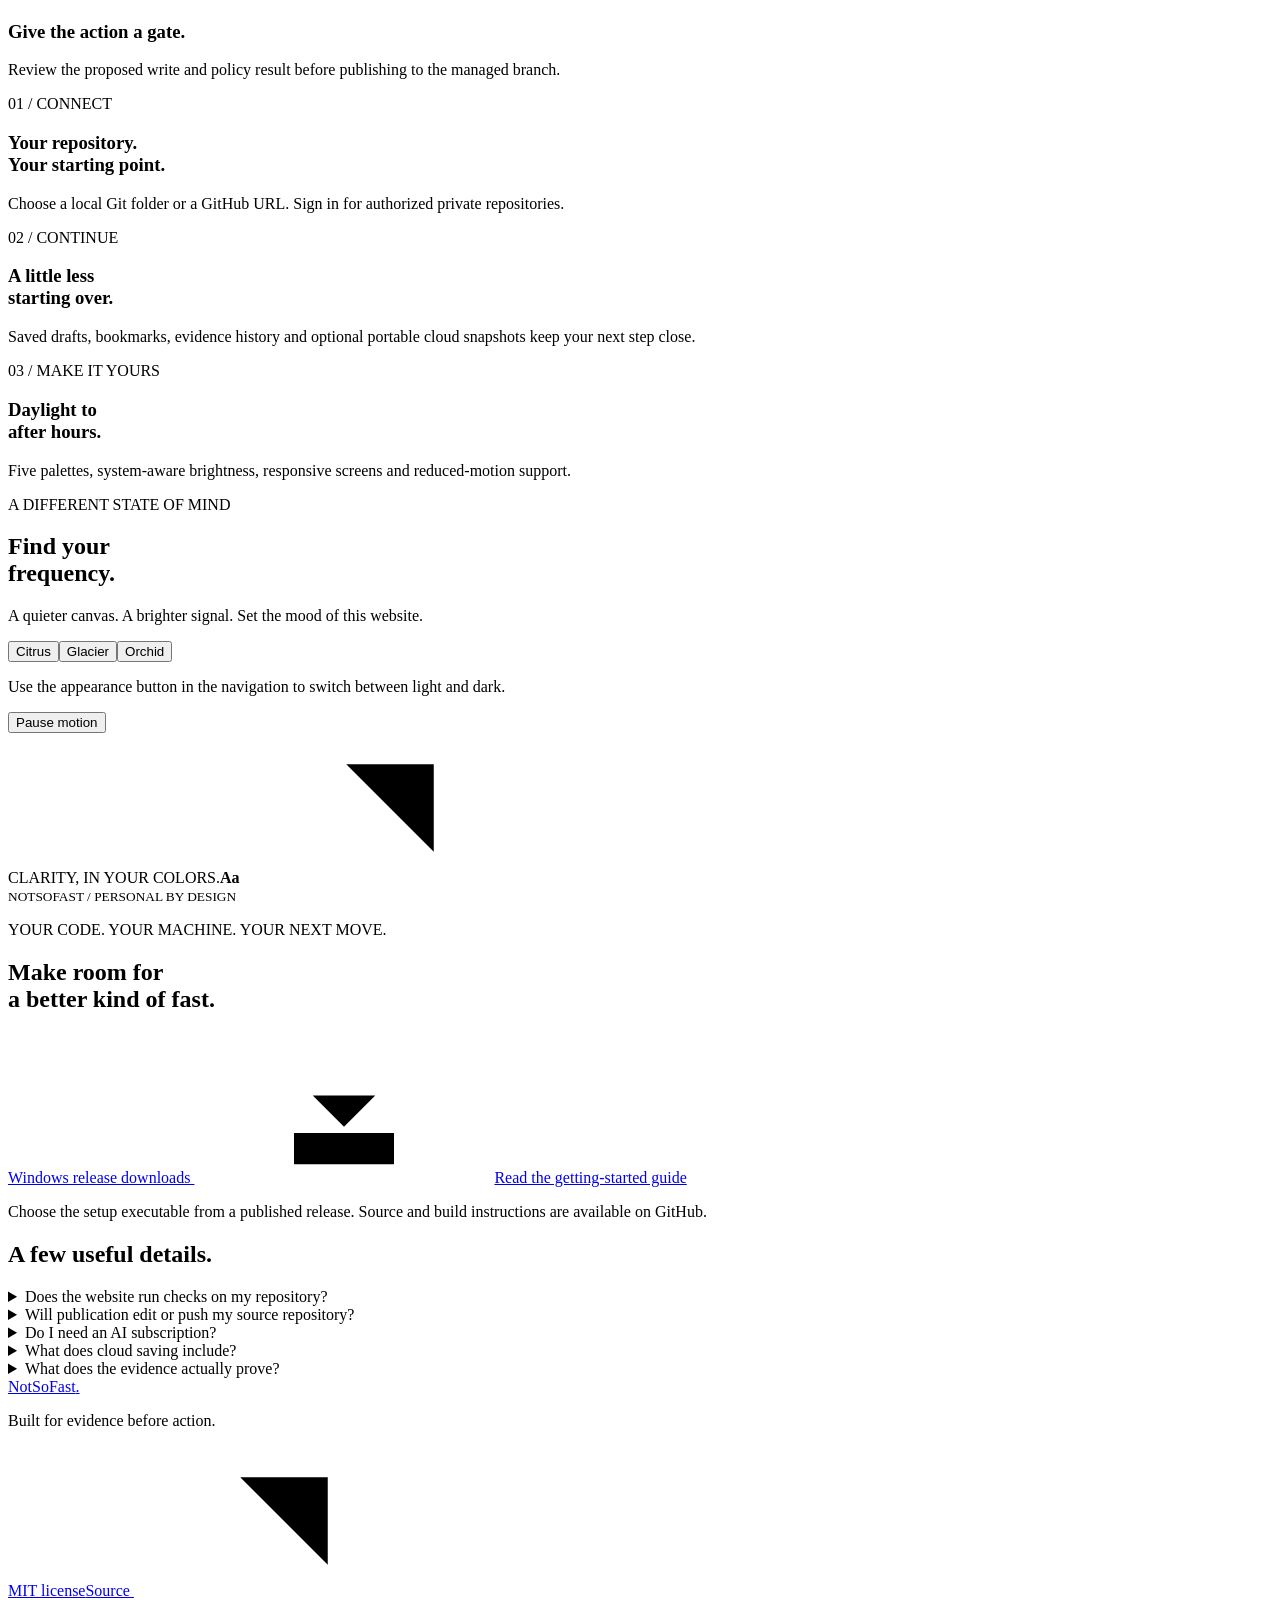
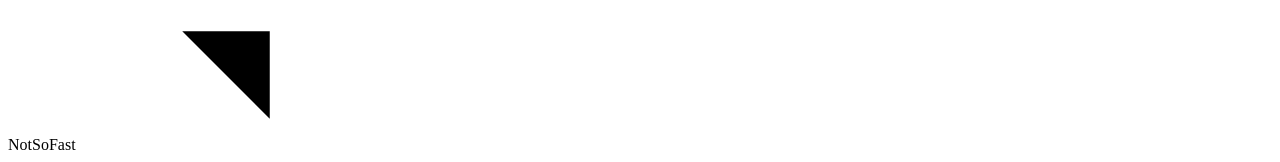
==== commit 83ea8b03: "chore: update video scrub" ====
--- a/website/index.html
+++ b/website/index.html
@@ -80,9 +80,9 @@
       <section class="film-section" id="film" aria-labelledby="film-heading">
 <div class="film-stage">
 <div class="film-topline"><span class="eyebrow">THE SPACE BETWEEN SEARCH AND ACTION</span><span class="film-edition">FIELD NOTES / 001</span></div>
-<div class="film-media"><video id="evidence-film" muted playsinline preload="none" poster="/assets/evidence-poster.jpg" aria-label="Abstract particles assemble into a structured evidence sphere"><source src="/assets/evidence-film.mp4" type="video/mp4" /></video><div class="film-vignette"></div></div>
-<div class="film-copy"><span id="film-chapter">01 / THE SEARCH SPACE</span><h2 id="film-heading">From scattered signals.<br /><em>To a clearer picture.</em></h2><p id="film-description">A search starts with possibilities. The parts you haven't checked still matter.</p></div>
-<div class="film-controls"><div class="film-chapters" role="group" aria-label="Film chapters"><button data-frame="0" aria-pressed="true">01 <span>Search</span></button><button data-frame="0.5" aria-pressed="false">02 <span>Connect</span></button><button data-frame="0.98" aria-pressed="false">03 <span>Review</span></button></div><label for="film-timeline">Explore the sequence <span id="film-percent">0%</span></label><input id="film-timeline" type="range" min="0" max="100" value="0" aria-label="Film position" /><p id="film-hint">Scroll to reveal · or drag the timeline. Conceptual animation, not a live repository.</p></div>
+<div class="film-media"><video id="evidence-film" muted playsinline preload="none" poster="/assets/evidence-poster.jpg" aria-label="Illustrated product workflow: partial search, matching file found, duplicate blocked"><source src="/assets/evidence-film.mp4" type="video/mp4" /></video><div class="film-vignette"></div></div>
+<div class="film-copy"><span id="film-chapter">01 / CHECK THE SCOPE</span><h2 id="film-heading">A search. A finding.<br /><em>A better next move.</em></h2><p id="film-description">A partial search cannot prove that a filename is absent everywhere.</p></div>
+<div class="film-controls"><div class="film-chapters" role="group" aria-label="Film chapters"><button data-frame="0" aria-pressed="true">01 <span>Scope</span></button><button data-frame="0.5" aria-pressed="false">02 <span>Find</span></button><button data-frame="0.98" aria-pressed="false">03 <span>Protect</span></button></div><label for="film-timeline">Explore the sequence <span id="film-percent">0%</span></label><input id="film-timeline" type="range" min="0" max="100" value="0" aria-label="Film position" /><p id="film-hint">Scroll to reveal · or drag the timeline. Illustrated product walkthrough; no live repository is modified.</p></div>
 </div></section>
 <div class="manifesto" aria-label="Product principles"><span>Local by design</span><i>✳</i><span>Evidence you can inspect</span><i>✳</i><span>Your next move, reviewed</span><i>✳</i><span>Open source</span></div>
       <section id="tour" class="tour">
